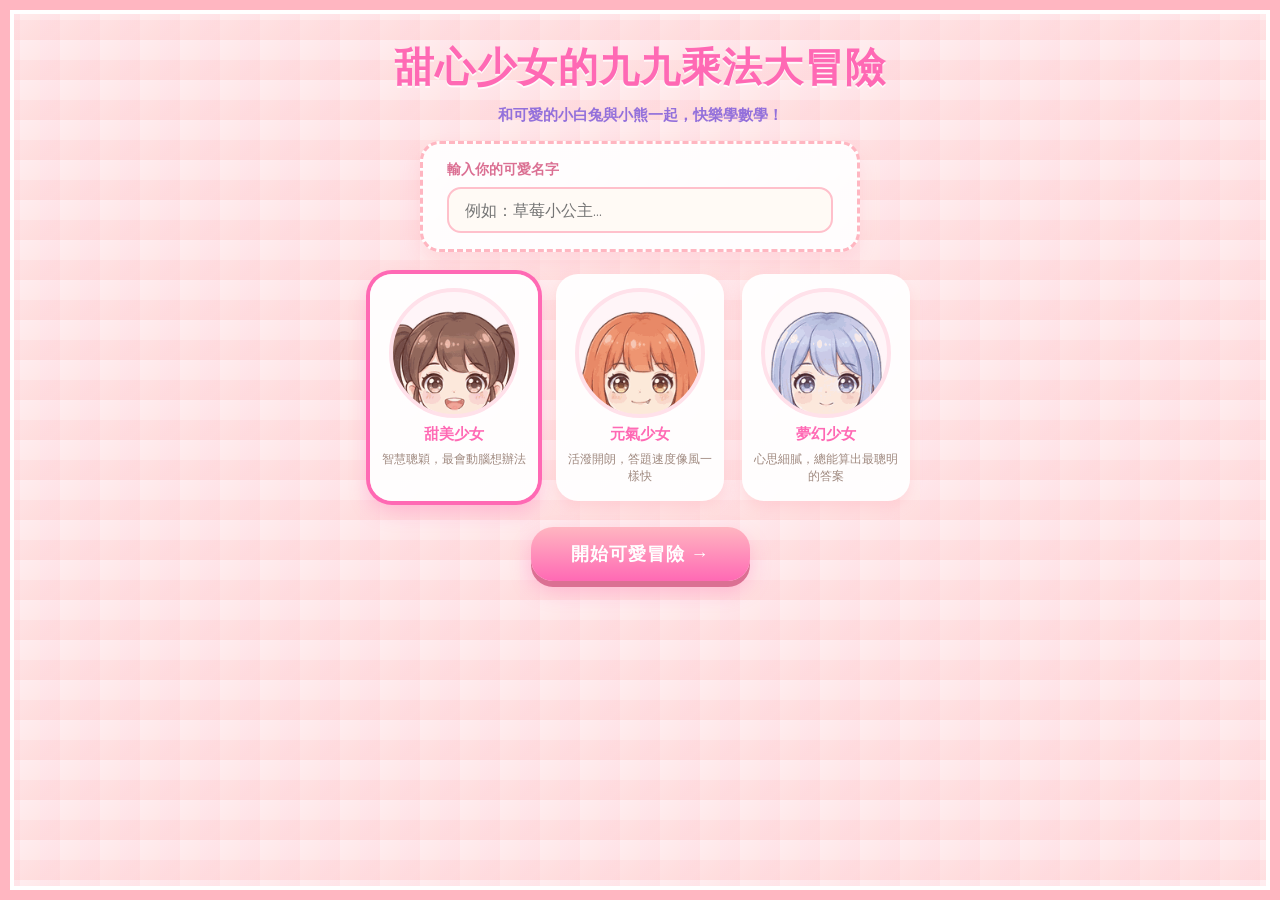
==== index.html @ 2adec688 "新增九九乘法闖關遊戲完整程式碼與美術資產 - 遊戲主體：建立角色、六關關卡（是非/選擇/輸入 x 不限時/限時）、   金幣商店（含退貨）、失敗重試/放棄、全破結局 - 三位可選角色（甜美少女/元氣少" ====
<!doctype html>
<html lang="zh-Hant">
<head>
<meta charset="utf-8">
<meta name="viewport" content="width=device-width, initial-scale=1">
<title>甜心少女的九九乘法大冒險</title>
<link rel="preconnect" href="https://fonts.googleapis.com">
<link rel="stylesheet" href="https://fonts.googleapis.com/css2?family=Quicksand:wght@500;600;700&display=swap">
<link rel="stylesheet" href="css/style.css">
</head>
<body>
<div class="app-frame">

  <!-- 建立角色畫面 -->
  <section class="screen active" id="screen-create">
    <div class="banner">
      <h1>甜心少女的九九乘法大冒險</h1>
      <p>和可愛的小白兔與小熊一起，快樂學數學！</p>
    </div>
    <div class="content">
      <div id="player-list" class="player-list" hidden>
        <div class="player-list-title">選擇既有玩家</div>
        <div id="player-list-items" class="player-list-items"></div>
      </div>
      <div class="name-card">
        <label for="name-input">輸入你的可愛名字</label>
        <input id="name-input" type="text" maxlength="12" placeholder="例如：草莓小公主...">
      </div>
      <div class="avatars" id="avatar-picker">
        <button class="avatar-card" data-avatar="girl" type="button">
          <div class="avatar-head"></div>
          <div class="name">甜美少女</div>
          <div class="desc">智慧聰穎，最會動腦想辦法</div>
        </button>
        <button class="avatar-card" data-avatar="girl2" type="button">
          <div class="avatar-head"></div>
          <div class="name">元氣少女</div>
          <div class="desc">活潑開朗，答題速度像風一樣快</div>
        </button>
        <button class="avatar-card" data-avatar="girl3" type="button">
          <div class="avatar-head"></div>
          <div class="name">夢幻少女</div>
          <div class="desc">心思細膩，總能算出最聰明的答案</div>
        </button>
      </div>
      <div class="cta-row">
        <button class="btn" id="start-btn">開始可愛冒險 →</button>
      </div>
      <p class="hint-text" id="create-hint"></p>
    </div>
  </section>

  <!-- 關卡地圖畫面 -->
  <section class="screen" id="screen-map">
    <div class="topbar">
      <div class="player-tag">玩家：<span id="map-player-name"></span> <button class="btn btn-small btn-ghost" id="switch-player-btn" type="button" style="margin-left:8px;">切換玩家</button></div>
      <div class="right-group">
        <div class="gold"><svg width="16" height="16" viewBox="0 0 30 30"><path d="M15 27 C4 19 4 8 12 5 C14.5 4 15 7 15 9 C15 7 15.5 4 18 5 C26 8 26 19 15 27 Z" fill="#ff5c7a"/></svg><span id="map-coins">0</span></div>
        <button class="avatar-mini" id="map-shop-btn" title="前往商店"><div></div></button>
      </div>
    </div>
    <div class="map-title">選擇關卡</div>
    <div class="level-path" id="level-path"></div>
    <div class="map-actions btn-row">
      <button class="btn btn-secondary" id="goto-shop-btn">前往甜心商店 🛍</button>
      <button class="btn" id="map-ending-btn" type="button" hidden>查看結局 →</button>
    </div>
  </section>

  <!-- 作答畫面 -->
  <section class="screen" id="screen-quiz">
    <div class="topbar">
      <div class="level-name" id="quiz-level-name"></div>
      <div class="counter" id="quiz-counter"></div>
      <div class="right-group">
        <div class="gold"><svg width="16" height="16" viewBox="0 0 30 30"><path d="M15 27 C4 19 4 8 12 5 C14.5 4 15 7 15 9 C15 7 15.5 4 18 5 C26 8 26 19 15 27 Z" fill="#ff5c7a"/></svg><span id="quiz-coins">0</span></div>
      </div>
    </div>
    <div class="dots" id="quiz-dots"></div>
    <div class="timer-wrap" id="quiz-timer" hidden>
      <svg width="76" height="76" viewBox="0 0 76 76">
        <circle cx="38" cy="38" r="32" fill="#ffffff" stroke="#ffe1ea" stroke-width="8"/>
        <circle id="timer-ring" cx="38" cy="38" r="32" fill="none" stroke="#ff9eb5" stroke-width="8" stroke-linecap="round" transform="rotate(-90 38 38)"/>
        <text id="timer-text" x="38" y="44" text-anchor="middle" font-family="Quicksand, sans-serif" font-weight="700" font-size="22" fill="#ff69b4">15</text>
      </svg>
    </div>
    <div class="timer-badge-wrap" id="quiz-untimed-badge" hidden>
      <div class="timer-badge">
        <svg width="18" height="12" viewBox="0 0 60 36"><ellipse cx="30" cy="24" rx="29" ry="11" fill="#eaf6ff"/><circle cx="16" cy="16" r="13" fill="#eaf6ff"/><circle cx="36" cy="10" r="15" fill="#eaf6ff"/><circle cx="50" cy="17" r="11" fill="#eaf6ff"/></svg>
        不限時，慢慢想
      </div>
    </div>
    <div class="qcard">
      <div class="qlabel" id="quiz-label">這個算式對不對呢？</div>
      <div class="equation" id="quiz-equation">7 × 8 = 54</div>
      <div class="input-pad" id="quiz-input-pad" hidden>
        <div class="input-display" id="quiz-input-display">請輸入</div>
        <div class="keypad" id="quiz-keypad"></div>
      </div>
    </div>
    <div class="choices" id="quiz-choices"></div>
  </section>

  <!-- 關卡結算畫面 -->
  <section class="screen" id="screen-result">
    <div class="result-card" id="result-card"></div>
  </section>

  <!-- 商店畫面 -->
  <section class="screen" id="screen-shop">
    <div class="topbar">
      <div class="level-name">甜心百寶商店</div>
      <div class="right-group">
        <div class="gold"><svg width="16" height="16" viewBox="0 0 30 30"><path d="M15 27 C4 19 4 8 12 5 C14.5 4 15 7 15 9 C15 7 15.5 4 18 5 C26 8 26 19 15 27 Z" fill="#ff5c7a"/></svg><span id="shop-coins">0</span></div>
        <button class="btn btn-small" id="shop-ending-btn" type="button" hidden>查看結局 →</button>
        <button class="btn btn-small btn-ghost" id="shop-back-btn">返回地圖</button>
      </div>
    </div>
    <div class="shop-body">
      <div class="shop-preview"><div class="avatar-stage-lg" id="shop-char-preview"></div></div>
      <div class="shop-categories" id="shop-categories"></div>
    </div>
  </section>

  <!-- 結局畫面 -->
  <section class="screen" id="screen-ending">
    <div class="ending-content" id="ending-content"></div>
  </section>

</div>

<script src="js/questions.js"></script>
<script src="js/storage.js"></script>
<script src="js/shop.js"></script>
<script src="js/character.js"></script>
<script src="js/game.js"></script>
</body>
</html>
---- css/style.css ----
/* ===== 九九乘法大冒險 · 全域樣式 ===== */
* { box-sizing: border-box; }
[hidden] { display: none !important; }
html, body {
  margin: 0; padding: 0; min-height: 100%;
  font-family: 'Quicksand', 'Microsoft JhengHei', sans-serif;
  color: #5a4a42;
  background: #ffe4e1;
}
button { font-family: inherit; }
img { -webkit-user-drag: none; user-select: none; }

.app-frame {
  position: relative;
  min-height: 100vh;
  width: 100%;
  overflow-x: hidden;
  background:
    linear-gradient(90deg, rgba(255,182,193,0.16) 50%, transparent 50%),
    linear-gradient(0deg, rgba(255,182,193,0.16) 50%, transparent 50%),
    linear-gradient(135deg, #fff0f5 0%, #ffe4e1 100%);
  background-size: 40px 40px;
  box-shadow: inset 0 0 0 10px #ffb6c1, inset 0 0 0 14px #ffffff;
}

.screen {
  display: none;
  min-height: 100vh;
  width: 100%;
  flex-direction: column;
  align-items: center;
  padding: 28px 18px 40px;
}
.screen.active { display: flex; }

/* ---- Banner / headings ---- */
.banner { text-align: center; padding: 12px 0 6px; }
.banner h1 {
  font-weight: 700; font-size: clamp(24px, 5vw, 40px); margin: 0; color: #ff69b4;
  text-shadow: 0 2px 0 rgba(255,255,255,0.8); letter-spacing: 1px;
}
.banner p { margin: 10px 0 0; font-size: 15px; color: #9370db; font-weight: 600; }

/* ---- Buttons ---- */
.btn {
  font-family: 'Quicksand', sans-serif; font-weight: 700; letter-spacing: 1px; border: none; cursor: pointer;
  border-radius: 22px; padding: 15px 40px; font-size: 18px;
  background: linear-gradient(180deg,#ffb6c1,#ff69b4); color: #ffffff;
  box-shadow: 0 6px 0 #db7093, 0 10px 20px rgba(255,105,180,0.35);
  transition: transform .08s ease;
}
.btn:active { transform: translateY(4px); box-shadow: 0 2px 0 #db7093, 0 4px 10px rgba(255,105,180,0.3); }
.btn:disabled { opacity: .45; cursor: not-allowed; }
.btn-secondary { background: linear-gradient(180deg,#c9b6ff,#9370db); box-shadow: 0 6px 0 #6f56b8, 0 10px 20px rgba(147,112,219,0.35); }
.btn-secondary:active { box-shadow: 0 2px 0 #6f56b8, 0 4px 10px rgba(147,112,219,0.3); }
.btn-ghost { background: #ffffff; color: #ff69b4; box-shadow: 0 6px 0 #ffd3dd, 0 10px 16px rgba(255,182,193,0.3); border: 2px solid #ffd3dd; }
.btn-ghost:active { box-shadow: 0 2px 0 #ffd3dd; }
.btn-small { padding: 9px 22px; font-size: 14px; border-radius: 16px; }
.btn-row { display: flex; gap: 18px; justify-content: center; flex-wrap: wrap; margin-top: 8px; width: 100%; align-self: stretch; box-sizing: border-box; }

/* ---- Create screen ---- */
.content { display: flex; flex-direction: column; align-items: center; gap: 22px; padding: 10px 12px 0; width: 100%; max-width: 760px; }
.player-list {
  width: 100%; max-width: 460px; background: rgba(255,255,255,0.9); border: 3px dashed #ffb6c1; border-radius: 20px;
  padding: 14px 20px; box-sizing: border-box;
}
.player-list-title { font-weight: 700; color: #db7093; font-size: 14px; margin-bottom: 8px; }
.player-list-items { display: flex; flex-direction: column; gap: 8px; }
.player-row { display: flex; align-items: center; gap: 10px; background: #fffaf5; border-radius: 14px; padding: 8px 12px; }
.player-row .p-name { flex: 1; font-weight: 700; color: #5a4a42; }
.player-row .p-coins { font-size: 12px; color: #e05a7a; font-weight: 700; }
.player-row button { border: none; background: none; cursor: pointer; font-size: 12px; font-weight: 700; border-radius: 10px; padding: 6px 10px; }
.player-row .p-select { background: #ffd3dd; color: #db7093; }
.player-row .p-delete { color: #a08a80; }

.name-card {
  width: 100%; max-width: 440px; background: rgba(255,255,255,0.92);
  border: 3px dashed #ffb6c1; border-radius: 20px; box-shadow: 0 8px 16px rgba(255,182,193,0.3);
  padding: 16px 24px; box-sizing: border-box; display: flex; flex-direction: column; gap: 8px;
}
.name-card label { font-weight: 700; font-size: 14px; color: #db7093; }
.name-card input {
  font-family: 'Quicksand', sans-serif; font-size: 16px; padding: 11px 16px; border-radius: 14px;
  border: 2px solid #ffc0cb; background: #fffaf5; color: #5a4a42; outline: none; width: 100%;
}
.avatars { display: flex; gap: 18px; justify-content: center; flex-wrap: wrap; width: 100%; align-self: stretch; box-sizing: border-box; }
.avatar-card {
  width: 168px; background: rgba(255,255,255,0.94); border: none; cursor: pointer;
  border-radius: 22px; padding: 14px 10px 16px; box-sizing: border-box;
  display: flex; flex-direction: column; align-items: center; gap: 6px;
  box-shadow: 0 6px 12px rgba(255,182,193,0.35);
}
.avatar-card.selected { box-shadow: 0 0 0 4px #ff69b4, 0 10px 20px rgba(255,105,180,0.35); }
/* 頭像裁切：直接放大同一張全身立繪、只露出頭部區域（原圖頭部約落在頂端 38% 高度處） */
.avatar-head {
  width: 130px; height: 130px; margin: 0 auto; border-radius: 50%; box-sizing: border-box;
  border: 4px solid #ffe1ea; background-color: #fff5f8;
  background-repeat: no-repeat; background-position: 50% 0%; background-size: 229px 341px;
}
.avatar-card .name { font-weight: 700; font-size: 15px; color: #ff69b4; }
.avatar-card .desc { font-size: 11.5px; color: #a08a80; text-align: center; line-height: 1.5; }
.cta-row { display: flex; justify-content: center; padding-top: 4px; }
.hint-text { color: #ff5c7a; font-weight: 700; font-size: 13px; min-height: 18px; }

/* ---- Character stack (shared) ----
   Every character asset shares a 282x420 canvas. Containers declare only a
   width plus aspect-ratio (no fixed height) so the browser derives the exact
   height itself — this avoids the "fixed height clips/overflows content"
   trap and keeps every base/companion/clothing layer pixel-aligned. */
.char-stack { position: relative; width: 100%; height: 100%; }
.char-stack .layer-base { display: block; width: 100%; height: 100%; object-fit: contain; }
.char-stack .layer { position: absolute; top: 0; left: 0; width: 100%; height: 100%; object-fit: contain; object-position: bottom center; }

.avatar-stage-lg, .r-stage, .e-stage {
  aspect-ratio: 282 / 420;
  height: auto !important;
}

/* ---- Topbar (shared: map / quiz / shop) ---- */
.topbar {
  width: 100%; max-width: 900px; display: flex; align-items: center; justify-content: space-between;
  padding: 14px 22px; box-sizing: border-box; gap: 14px; flex-wrap: wrap;
  background: rgba(255,255,255,0.85); border: 3px dashed #ffb6c1; border-radius: 24px;
}
.level-name { font-weight: 700; font-size: 15px; color: #ff69b4; }
.counter { font-weight: 700; font-size: 15px; color: #e05a7a; }
.player-tag { font-weight: 700; font-size: 15px; color: #ff69b4; }
.gold { display: flex; align-items: center; gap: 6px; font-weight: 700; font-size: 15px; color: #e05a7a; }
.right-group { display: flex; align-items: center; gap: 16px; }
.avatar-mini { width: 40px; height: 56px; border: none; background: none; cursor: pointer; padding: 0; }
.avatar-mini > div { width: 100%; height: 100%; position: relative; }

/* ---- Level map ---- */
.map-title { font-weight: 700; color: #9370db; margin: 18px 0 6px; font-size: 16px; }
.level-path {
  display: grid; grid-template-columns: repeat(3, minmax(0,1fr)); gap: 20px;
  width: 100%; max-width: 860px; margin-top: 8px;
}
@media (max-width: 620px) { .level-path { grid-template-columns: repeat(2, minmax(0,1fr)); } }
.level-node {
  border: none; cursor: pointer; text-align: left; border-radius: 22px; padding: 16px 18px;
  background: rgba(255,255,255,0.92); box-shadow: 0 6px 14px rgba(255,182,193,0.3);
  display: flex; flex-direction: column; gap: 8px; position: relative;
}
.level-node.locked { opacity: .55; cursor: not-allowed; }
.level-node .lv-num { font-weight: 700; color: #ff69b4; font-size: 13px; }
.level-node .lv-name { font-weight: 700; color: #5a4a42; font-size: 15px; }
.level-node .lv-sub { font-size: 11.5px; color: #a08a80; }
.level-node .lv-badge { position: absolute; top: 12px; right: 14px; }
.map-actions { margin-top: 26px; }

/* ---- Quiz screen ---- */
.dots { display: flex; justify-content: center; gap: 7px; margin: 18px 0 6px; flex-wrap: wrap; max-width: 420px; align-self: stretch; box-sizing: border-box; }
.dots .heart { width: 14px; height: 14px; }
.timer-wrap { display: flex; flex-direction: column; align-items: center; margin: 6px 0; }
.timer-badge-wrap { margin: 6px 0; }
.timer-badge {
  font-weight: 700; font-size: 13px; color: #9370db; background: #ffffff; border: 2px solid #ffb6c1;
  border-radius: 16px; padding: 7px 18px; display: inline-flex; align-items: center; gap: 6px;
}
.qcard {
  width: 100%; max-width: 560px; margin-top: 14px;
  background: rgba(255,255,255,0.94); border: 3px dashed #ffb6c1; border-radius: 26px;
  box-shadow: 0 12px 24px rgba(255,182,193,0.35);
  padding: 34px 30px; box-sizing: border-box; text-align: center;
}
.qlabel { font-weight: 700; font-size: 15px; color: #9370db; letter-spacing: 1px; margin-bottom: 12px; }
.equation { font-weight: 700; font-size: clamp(32px, 8vw, 50px); color: #ff69b4; }
.choices { display: flex; gap: 22px; margin-top: 28px; flex-wrap: wrap; justify-content: center; max-width: 640px; width: 100%; align-self: stretch; box-sizing: border-box; }
.choice-btn {
  min-width: 130px; padding: 20px 14px; border-radius: 24px; border: none; cursor: pointer;
  font-weight: 700; font-size: 20px;
  display: flex; flex-direction: column; align-items: center; justify-content: center; gap: 6px;
  box-shadow: 0 6px 0 rgba(0,0,0,0.15), 0 10px 16px rgba(0,0,0,0.12);
  background: linear-gradient(180deg,#fff0f5,#ffe1ea); color: #db7093;
  transition: transform .08s ease;
}
.choice-btn:active:not(:disabled) { transform: translateY(4px); }
.choice-btn:disabled { cursor: default; }
.choice-btn.btn-true { background: linear-gradient(180deg,#8fe0b8,#4fb286); color: #fff; box-shadow: 0 6px 0 #3a8c68, 0 10px 16px rgba(79,178,134,0.3); }
.choice-btn.btn-false { background: linear-gradient(180deg,#ffb0a8,#ff7a6e); color: #fff; box-shadow: 0 6px 0 #d85a4e, 0 10px 16px rgba(255,122,110,0.3); }
.choice-btn.is-correct { background: linear-gradient(180deg,#8fe0b8,#4fb286) !important; color: #fff !important; box-shadow: 0 6px 0 #3a8c68 !important; }
.choice-btn.is-wrong { background: linear-gradient(180deg,#ffb0a8,#ff7a6e) !important; color: #fff !important; box-shadow: 0 6px 0 #d85a4e !important; }

.input-pad { margin-top: 22px; display: flex; flex-direction: column; align-items: center; gap: 14px; }
.input-display {
  min-width: 140px; min-height: 40px; font-size: 30px; font-weight: 700; color: #ff69b4;
  background: #fff0f5; border: 2px solid #ffc0cb; border-radius: 16px; padding: 6px 20px;
}
.keypad { display: grid; grid-template-columns: repeat(3, 62px); gap: 10px; }
.key-btn {
  width: 62px; height: 52px; border-radius: 14px; border: none; cursor: pointer; font-weight: 700; font-size: 20px;
  background: #ffffff; color: #5a4a42; box-shadow: 0 4px 0 #ffd3dd, 0 6px 10px rgba(255,182,193,0.3);
}
.key-btn:active { transform: translateY(3px); box-shadow: 0 1px 0 #ffd3dd; }
.key-btn.key-clear { background: #ffe1ea; color: #db7093; }
.key-btn.key-submit { background: linear-gradient(180deg,#ffb6c1,#ff69b4); color: #fff; box-shadow: 0 4px 0 #db7093; }

/* ---- Result screen ---- */
#screen-result { justify-content: center; }
.result-card {
  width: 100%; max-width: 480px; background: rgba(255,255,255,0.95); border: 3px dashed #ffb6c1; border-radius: 28px;
  padding: 34px 28px; box-sizing: border-box; text-align: center; box-shadow: 0 12px 26px rgba(255,182,193,0.35);
  display: flex; flex-direction: column; align-items: center; gap: 12px;
}
.result-card .r-stage { width: 150px; height: 210px; margin: 0 auto; }
.result-card .r-title { font-weight: 700; font-size: 24px; color: #ff69b4; }
.result-card .r-sub { font-size: 14px; color: #9370db; font-weight: 600; }
.result-card .r-stats { display: flex; gap: 22px; justify-content: center; margin: 6px 0; flex-wrap: wrap; width: 100%; align-self: stretch; box-sizing: border-box; }
.result-card .r-stat { text-align: center; }
.result-card .r-stat .num { font-weight: 700; font-size: 22px; color: #ff69b4; }
.result-card .r-stat .lab { font-size: 11px; color: #a08a80; }

/* ---- Shop screen ---- */
.shop-body { width: 100%; max-width: 980px; display: flex; gap: 26px; margin-top: 18px; flex-wrap: wrap; justify-content: center; }
.shop-preview {
  flex: 0 0 240px; background: rgba(255,255,255,0.92); border: 3px dashed #ffb6c1; border-radius: 24px;
  padding: 18px; box-sizing: border-box; display: flex; align-items: center; justify-content: center;
  box-shadow: 0 8px 16px rgba(255,182,193,0.3); height: 320px;
}
.avatar-stage-lg { width: 190px; height: 280px; position: relative; }
.shop-categories { flex: 1 1 480px; max-width: 560px; display: flex; flex-direction: column; gap: 16px; min-width: 280px; }
.shop-cat { background: rgba(255,255,255,0.9); border-radius: 20px; padding: 14px 18px; box-shadow: 0 6px 12px rgba(255,182,193,0.25); }
.shop-cat .cat-title { font-weight: 700; color: #db7093; font-size: 14px; margin-bottom: 10px; }
.shop-cat .cat-items { display: flex; gap: 12px; flex-wrap: wrap; }
.shop-item {
  width: 118px; border: 2px solid #ffe1ea; border-radius: 16px; padding: 8px; text-align: center;
  background: #fffaf5; cursor: pointer; display: flex; flex-direction: column; align-items: center; gap: 4px;
}
.shop-item .thumb { width: 70px; height: 90px; position: relative; }
.shop-item .i-name { font-size: 11.5px; font-weight: 700; color: #5a4a42; }
.shop-item .i-price { font-size: 11px; color: #e05a7a; font-weight: 700; display: flex; align-items: center; justify-content: center; gap: 3px; }
.shop-item.owned { border-color: #9370db; }
.shop-item.equipped { border-color: #ff69b4; background: #fff0f5; }
.shop-item .i-tag { font-size: 10px; font-weight: 700; color: #9370db; }
.shop-item .i-return {
  font-family: 'Quicksand', sans-serif; font-size: 10px; font-weight: 700; color: #a08a80;
  background: none; border: 1px solid #e8d8d2; border-radius: 10px; padding: 2px 10px; margin-top: 2px; cursor: pointer;
}
.shop-item .i-return:hover { color: #ff7a6e; border-color: #ffb0a8; }
.shop-item:disabled, .shop-item.cant-afford { opacity: .5; cursor: not-allowed; }

/* ---- Ending screen ---- */
#screen-ending { justify-content: center; }
.ending-content {
  width: 100%; max-width: 560px; background: rgba(255,255,255,0.95); border: 3px dashed #ffb6c1; border-radius: 30px;
  padding: 36px 30px; box-sizing: border-box; text-align: center; box-shadow: 0 14px 28px rgba(255,182,193,0.35);
  display: flex; flex-direction: column; align-items: center; gap: 14px;
}
.ending-content .e-stage { width: 220px; height: 320px; }
.ending-content .e-title { font-weight: 700; font-size: 26px; color: #ff69b4; }
.ending-content .e-msg { font-size: 14px; color: #9370db; font-weight: 600; line-height: 1.7; }
.ending-content.abandon .e-title { color: #a08a80; }
.ending-content.abandon .e-msg { color: #a08a80; }
.ending-stats { display: flex; gap: 24px; justify-content: center; margin: 4px 0; flex-wrap: wrap; width: 100%; align-self: stretch; box-sizing: border-box; }
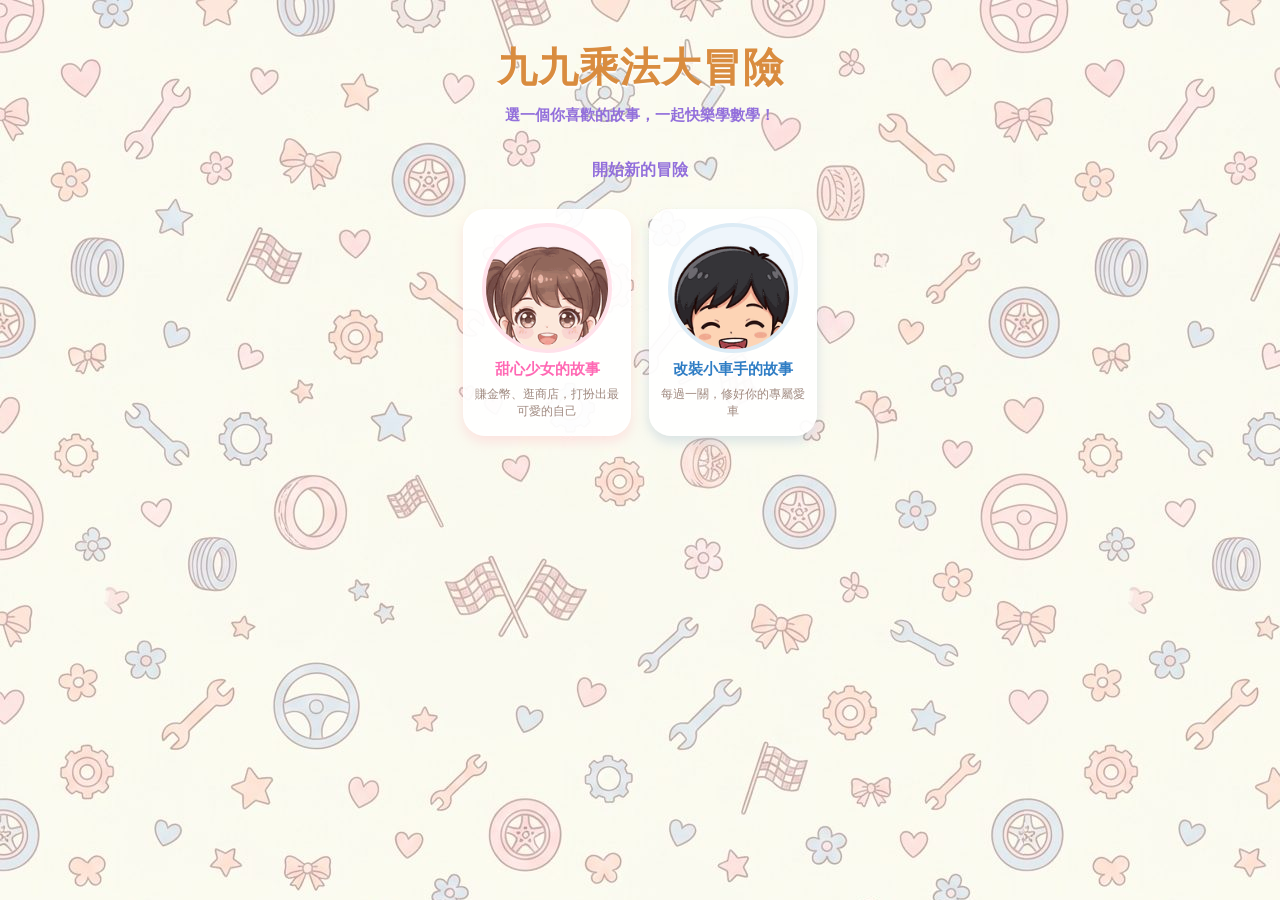
==== commit 7598d877: "新增改裝小車手男孩線美術與體驗優化 - 補齊 boy/boy2/boy3 三位男孩共 33 張改裝車階段美術（raw/processed/final） - 修正選角頭像圓框裁切男孩臉部被切到的問題 -" ====
--- a/index.html
+++ b/index.html
@@ -3,7 +3,7 @@
 <head>
 <meta charset="utf-8">
 <meta name="viewport" content="width=device-width, initial-scale=1">
-<title>甜心少女的九九乘法大冒險</title>
+<title>九九乘法大冒險</title>
 <link rel="preconnect" href="https://fonts.googleapis.com">
 <link rel="stylesheet" href="https://fonts.googleapis.com/css2?family=Quicksand:wght@500;600;700&display=swap">
 <link rel="stylesheet" href="css/style.css">
@@ -11,42 +11,94 @@
 <body>
 <div class="app-frame">
 
-  <!-- 建立角色畫面 -->
-  <section class="screen active" id="screen-create">
+  <!-- 選故事畫面 -->
+  <section class="screen active" id="screen-landing">
     <div class="banner">
-      <h1>甜心少女的九九乘法大冒險</h1>
-      <p>和可愛的小白兔與小熊一起，快樂學數學！</p>
+      <h1>九九乘法大冒險</h1>
+      <p>選一個你喜歡的故事，一起快樂學數學！</p>
     </div>
     <div class="content">
       <div id="player-list" class="player-list" hidden>
         <div class="player-list-title">選擇既有玩家</div>
         <div id="player-list-items" class="player-list-items"></div>
       </div>
+      <div class="map-title">開始新的冒險</div>
+      <div class="avatars" id="story-picker">
+        <button class="avatar-card" data-track="girl" type="button">
+          <div class="avatar-head"></div>
+          <div class="name">甜心少女的故事</div>
+          <div class="desc">賺金幣、逛商店，打扮出最可愛的自己</div>
+        </button>
+        <button class="avatar-card" data-track="boy" type="button">
+          <div class="avatar-head"></div>
+          <div class="name">改裝小車手的故事</div>
+          <div class="desc">每過一關，修好你的專屬愛車</div>
+        </button>
+      </div>
+    </div>
+  </section>
+
+  <!-- 建立角色畫面 -->
+  <section class="screen" id="screen-create">
+    <div class="banner">
+      <h1 id="create-title">甜心少女的九九乘法大冒險</h1>
+      <p id="create-sub">和可愛的小白兔與小熊一起，快樂學數學！</p>
+    </div>
+    <div class="content">
       <div class="name-card">
-        <label for="name-input">輸入你的可愛名字</label>
+        <label for="name-input" id="name-label">輸入你的可愛名字</label>
         <input id="name-input" type="text" maxlength="12" placeholder="例如：草莓小公主...">
       </div>
       <div class="avatars" id="avatar-picker">
-        <button class="avatar-card" data-avatar="girl" type="button">
+        <button class="avatar-card" data-track="girl" data-avatar="girl" type="button">
           <div class="avatar-head"></div>
           <div class="name">甜美少女</div>
           <div class="desc">智慧聰穎，最會動腦想辦法</div>
         </button>
-        <button class="avatar-card" data-avatar="girl2" type="button">
+        <button class="avatar-card" data-track="girl" data-avatar="girl2" type="button">
           <div class="avatar-head"></div>
           <div class="name">元氣少女</div>
           <div class="desc">活潑開朗，答題速度像風一樣快</div>
         </button>
-        <button class="avatar-card" data-avatar="girl3" type="button">
+        <button class="avatar-card" data-track="girl" data-avatar="girl3" type="button">
           <div class="avatar-head"></div>
           <div class="name">夢幻少女</div>
           <div class="desc">心思細膩，總能算出最聰明的答案</div>
         </button>
-      </div>
+        <button class="avatar-card" data-track="boy" data-avatar="boy" type="button" hidden>
+          <div class="avatar-head"></div>
+          <div class="name">熱血男孩</div>
+          <div class="desc">充滿幹勁，最愛修車也最愛挑戰</div>
+        </button>
+        <button class="avatar-card" data-track="boy" data-avatar="boy2" type="button" hidden>
+          <div class="avatar-head"></div>
+          <div class="name">酷酷男孩</div>
+          <div class="desc">冷靜沉著，做什麼都一步一步來</div>
+        </button>
+        <button class="avatar-card" data-track="boy" data-avatar="boy3" type="button" hidden>
+          <div class="avatar-head"></div>
+          <div class="name">陽光男孩</div>
+          <div class="desc">活力十足，答題跟開車一樣衝勁十足</div>
+        </button>
+      </div>
+      <div class="btn-row">
+        <button class="btn btn-ghost" id="create-back-btn" type="button">← 返回</button>
+        <button class="btn" id="start-btn">開始可愛冒險 →</button>
+      </div>
+      <p class="hint-text" id="create-hint"></p>
+    </div>
+  </section>
+
+  <!-- 玩法說明畫面 -->
+  <section class="screen" id="screen-howto">
+    <div class="banner">
+      <h1 id="howto-title">遊戲玩法</h1>
+    </div>
+    <div class="content">
+      <div class="howto-steps" id="howto-steps"></div>
       <div class="cta-row">
-        <button class="btn" id="start-btn">開始可愛冒險 →</button>
-      </div>
-      <p class="hint-text" id="create-hint"></p>
+        <button class="btn" id="howto-start-btn">開始遊戲 →</button>
+      </div>
     </div>
   </section>
 
@@ -55,7 +107,7 @@
     <div class="topbar">
       <div class="player-tag">玩家：<span id="map-player-name"></span> <button class="btn btn-small btn-ghost" id="switch-player-btn" type="button" style="margin-left:8px;">切換玩家</button></div>
       <div class="right-group">
-        <div class="gold"><svg width="16" height="16" viewBox="0 0 30 30"><path d="M15 27 C4 19 4 8 12 5 C14.5 4 15 7 15 9 C15 7 15.5 4 18 5 C26 8 26 19 15 27 Z" fill="#ff5c7a"/></svg><span id="map-coins">0</span></div>
+        <div class="gold" id="map-gold"><svg width="16" height="16" viewBox="0 0 30 30"><path d="M15 27 C4 19 4 8 12 5 C14.5 4 15 7 15 9 C15 7 15.5 4 18 5 C26 8 26 19 15 27 Z" fill="#ff5c7a"/></svg><span id="map-coins">0</span></div>
         <button class="avatar-mini" id="map-shop-btn" title="前往商店"><div></div></button>
       </div>
     </div>
@@ -73,7 +125,7 @@
       <div class="level-name" id="quiz-level-name"></div>
       <div class="counter" id="quiz-counter"></div>
       <div class="right-group">
-        <div class="gold"><svg width="16" height="16" viewBox="0 0 30 30"><path d="M15 27 C4 19 4 8 12 5 C14.5 4 15 7 15 9 C15 7 15.5 4 18 5 C26 8 26 19 15 27 Z" fill="#ff5c7a"/></svg><span id="quiz-coins">0</span></div>
+        <div class="gold" id="quiz-gold"><svg width="16" height="16" viewBox="0 0 30 30"><path d="M15 27 C4 19 4 8 12 5 C14.5 4 15 7 15 9 C15 7 15.5 4 18 5 C26 8 26 19 15 27 Z" fill="#ff5c7a"/></svg><span id="quiz-coins">0</span></div>
       </div>
     </div>
     <div class="dots" id="quiz-dots"></div>
@@ -122,6 +174,21 @@
     </div>
   </section>
 
+  <!-- 改裝車庫畫面（男孩線） -->
+  <section class="screen" id="screen-garage">
+    <div class="topbar">
+      <div class="level-name">我的改裝車庫</div>
+      <div class="right-group">
+        <button class="btn btn-small" id="garage-ending-btn" type="button" hidden>查看結局 →</button>
+        <button class="btn btn-small btn-ghost" id="garage-back-btn">返回地圖</button>
+      </div>
+    </div>
+    <div class="shop-body">
+      <div class="shop-preview"><div class="avatar-stage-lg" id="garage-car-preview"></div></div>
+      <div class="shop-categories" id="garage-panels"></div>
+    </div>
+  </section>
+
   <!-- 結局畫面 -->
   <section class="screen" id="screen-ending">
     <div class="ending-content" id="ending-content"></div>
@@ -133,6 +200,8 @@
 <script src="js/storage.js"></script>
 <script src="js/shop.js"></script>
 <script src="js/character.js"></script>
+<!-- car.js 使用 character.js 定義的 ASSET_PATH / SHABBY_FILTER，必須排在它後面、game.js 前面 -->
+<script src="js/car.js"></script>
 <script src="js/game.js"></script>
 </body>
 </html>
--- a/css/style.css
+++ b/css/style.css
@@ -9,6 +9,22 @@
 }
 button { font-family: inherit; }
 img { -webkit-user-drag: none; user-select: none; }
+
+/* ---- 主題色彩變數：女生線（預設）與男孩線共用同一套規則，只換變數值 ---- */
+:root {
+  --accent: #ff69b4;
+  --accent-dark: #db7093;
+  --accent-rgb: 255,105,180;
+  --secondary: #9370db;
+  --secondary-light: #c9b6ff;
+  --secondary-dark: #6f56b8;
+  --secondary-rgb: 147,112,219;
+  --border: #ffb6c1;
+  --border-rgb: 255,182,193;
+  --light-a: #fff0f5;
+  --light-b: #ffe1ea;
+  --light-c: #ffd3dd;
+}
 
 .app-frame {
   position: relative;
@@ -23,6 +39,29 @@
   box-shadow: inset 0 0 0 10px #ffb6c1, inset 0 0 0 14px #ffffff;
 }
 
+/* 男孩線：整個 app 底色換成冷色調車庫風格，配色變數也一併換成藍灰色系 */
+.app-frame.theme-boy {
+  --accent: #2f7dc4;
+  --accent-dark: #245f96;
+  --accent-rgb: 47,125,196;
+  --secondary: #5c7fa3;
+  --secondary-light: #9dc4e6;
+  --secondary-dark: #3d5f82;
+  --secondary-rgb: 92,127,163;
+  --border: #9db8cf;
+  --border-rgb: 157,184,207;
+  --light-a: #eef5fb;
+  --light-b: #dcebf5;
+  --light-c: #cfe3f0;
+
+  background:
+    linear-gradient(90deg, rgba(90,130,170,0.14) 50%, transparent 50%),
+    linear-gradient(0deg, rgba(90,130,170,0.14) 50%, transparent 50%),
+    linear-gradient(135deg, #eef4f9 0%, #dde7f0 100%);
+  background-size: 40px 40px;
+  box-shadow: inset 0 0 0 10px #9db8cf, inset 0 0 0 14px #ffffff;
+}
+
 .screen {
   display: none;
   min-height: 100vh;
@@ -33,74 +72,112 @@
 }
 .screen.active { display: flex; }
 
+/* 選故事畫面：不用少女風粉色格紋，改用中性、雙主題融合的可平鋪底紋 */
+#screen-landing {
+  background: #fffef7 url('../assets/final/landing_pattern.jpg') repeat;
+}
+/* 標題此時還沒選任何故事線，配色維持中性（不用粉色也不用藍色） */
+#screen-landing .banner h1 { color: #d98c3f; }
+
 /* ---- Banner / headings ---- */
 .banner { text-align: center; padding: 12px 0 6px; }
 .banner h1 {
-  font-weight: 700; font-size: clamp(24px, 5vw, 40px); margin: 0; color: #ff69b4;
+  font-weight: 700; font-size: clamp(24px, 5vw, 40px); margin: 0; color: var(--accent);
   text-shadow: 0 2px 0 rgba(255,255,255,0.8); letter-spacing: 1px;
 }
-.banner p { margin: 10px 0 0; font-size: 15px; color: #9370db; font-weight: 600; }
+.banner p { margin: 10px 0 0; font-size: 15px; color: var(--secondary); font-weight: 600; }
 
 /* ---- Buttons ---- */
 .btn {
   font-family: 'Quicksand', sans-serif; font-weight: 700; letter-spacing: 1px; border: none; cursor: pointer;
   border-radius: 22px; padding: 15px 40px; font-size: 18px;
-  background: linear-gradient(180deg,#ffb6c1,#ff69b4); color: #ffffff;
-  box-shadow: 0 6px 0 #db7093, 0 10px 20px rgba(255,105,180,0.35);
+  background: linear-gradient(180deg,var(--border),var(--accent)); color: #ffffff;
+  box-shadow: 0 6px 0 var(--accent-dark), 0 10px 20px rgba(var(--accent-rgb),0.35);
   transition: transform .08s ease;
 }
-.btn:active { transform: translateY(4px); box-shadow: 0 2px 0 #db7093, 0 4px 10px rgba(255,105,180,0.3); }
+.btn:active { transform: translateY(4px); box-shadow: 0 2px 0 var(--accent-dark), 0 4px 10px rgba(var(--accent-rgb),0.3); }
 .btn:disabled { opacity: .45; cursor: not-allowed; }
-.btn-secondary { background: linear-gradient(180deg,#c9b6ff,#9370db); box-shadow: 0 6px 0 #6f56b8, 0 10px 20px rgba(147,112,219,0.35); }
-.btn-secondary:active { box-shadow: 0 2px 0 #6f56b8, 0 4px 10px rgba(147,112,219,0.3); }
-.btn-ghost { background: #ffffff; color: #ff69b4; box-shadow: 0 6px 0 #ffd3dd, 0 10px 16px rgba(255,182,193,0.3); border: 2px solid #ffd3dd; }
-.btn-ghost:active { box-shadow: 0 2px 0 #ffd3dd; }
+.btn-secondary { background: linear-gradient(180deg,var(--secondary-light),var(--secondary)); box-shadow: 0 6px 0 var(--secondary-dark), 0 10px 20px rgba(var(--secondary-rgb),0.35); }
+.btn-secondary:active { box-shadow: 0 2px 0 var(--secondary-dark), 0 4px 10px rgba(var(--secondary-rgb),0.3); }
+.btn-ghost { background: #ffffff; color: var(--accent); box-shadow: 0 6px 0 var(--light-c), 0 10px 16px rgba(var(--border-rgb),0.3); border: 2px solid var(--light-c); }
+.btn-ghost:active { box-shadow: 0 2px 0 var(--light-c); }
 .btn-small { padding: 9px 22px; font-size: 14px; border-radius: 16px; }
 .btn-row { display: flex; gap: 18px; justify-content: center; flex-wrap: wrap; margin-top: 8px; width: 100%; align-self: stretch; box-sizing: border-box; }
 
 /* ---- Create screen ---- */
 .content { display: flex; flex-direction: column; align-items: center; gap: 22px; padding: 10px 12px 0; width: 100%; max-width: 760px; }
 .player-list {
-  width: 100%; max-width: 460px; background: rgba(255,255,255,0.9); border: 3px dashed #ffb6c1; border-radius: 20px;
+  width: 100%; max-width: 460px; background: rgba(255,255,255,0.9); border: 3px dashed var(--border); border-radius: 20px;
   padding: 14px 20px; box-sizing: border-box;
 }
-.player-list-title { font-weight: 700; color: #db7093; font-size: 14px; margin-bottom: 8px; }
+.player-list-title { font-weight: 700; color: var(--accent-dark); font-size: 14px; margin-bottom: 8px; }
 .player-list-items { display: flex; flex-direction: column; gap: 8px; }
 .player-row { display: flex; align-items: center; gap: 10px; background: #fffaf5; border-radius: 14px; padding: 8px 12px; }
 .player-row .p-name { flex: 1; font-weight: 700; color: #5a4a42; }
-.player-row .p-coins { font-size: 12px; color: #e05a7a; font-weight: 700; }
+.player-row .p-coins { font-size: 12px; color: var(--accent-dark); font-weight: 700; }
 .player-row button { border: none; background: none; cursor: pointer; font-size: 12px; font-weight: 700; border-radius: 10px; padding: 6px 10px; }
-.player-row .p-select { background: #ffd3dd; color: #db7093; }
+.player-row .p-select { background: var(--light-c); color: var(--accent-dark); }
 .player-row .p-delete { color: #a08a80; }
 
 .name-card {
   width: 100%; max-width: 440px; background: rgba(255,255,255,0.92);
-  border: 3px dashed #ffb6c1; border-radius: 20px; box-shadow: 0 8px 16px rgba(255,182,193,0.3);
+  border: 3px dashed var(--border); border-radius: 20px; box-shadow: 0 8px 16px rgba(var(--border-rgb),0.3);
   padding: 16px 24px; box-sizing: border-box; display: flex; flex-direction: column; gap: 8px;
 }
-.name-card label { font-weight: 700; font-size: 14px; color: #db7093; }
+.name-card label { font-weight: 700; font-size: 14px; color: var(--accent-dark); }
 .name-card input {
   font-family: 'Quicksand', sans-serif; font-size: 16px; padding: 11px 16px; border-radius: 14px;
-  border: 2px solid #ffc0cb; background: #fffaf5; color: #5a4a42; outline: none; width: 100%;
+  border: 2px solid var(--border); background: #fffaf5; color: #5a4a42; outline: none; width: 100%;
 }
 .avatars { display: flex; gap: 18px; justify-content: center; flex-wrap: wrap; width: 100%; align-self: stretch; box-sizing: border-box; }
 .avatar-card {
   width: 168px; background: rgba(255,255,255,0.94); border: none; cursor: pointer;
   border-radius: 22px; padding: 14px 10px 16px; box-sizing: border-box;
   display: flex; flex-direction: column; align-items: center; gap: 6px;
-  box-shadow: 0 6px 12px rgba(255,182,193,0.35);
-}
-.avatar-card.selected { box-shadow: 0 0 0 4px #ff69b4, 0 10px 20px rgba(255,105,180,0.35); }
+  box-shadow: 0 6px 12px rgba(var(--border-rgb),0.35);
+}
+.avatar-card.selected { box-shadow: 0 0 0 4px var(--accent), 0 10px 20px rgba(var(--accent-rgb),0.35); }
 /* 頭像裁切：直接放大同一張全身立繪、只露出頭部區域（原圖頭部約落在頂端 38% 高度處） */
 .avatar-head {
   width: 130px; height: 130px; margin: 0 auto; border-radius: 50%; box-sizing: border-box;
-  border: 4px solid #ffe1ea; background-color: #fff5f8;
+  border: 4px solid var(--light-b); background-color: var(--light-a);
   background-repeat: no-repeat; background-position: 50% 0%; background-size: 229px 341px;
 }
-.avatar-card .name { font-weight: 700; font-size: 15px; color: #ff69b4; }
+/* 男孩線構圖是「男孩+車」，男孩的臉自然比女生單獨立繪低一些，
+   往下移一點裁切窗口才能對到臉，不用重畫圖 */
+.avatar-card[data-track="boy"] .avatar-head { background-position: 50% 13%; }
+/* 選故事畫面此時 .app-frame 還沒套用 theme-boy（要選了才知道），
+   所以「改裝小車手」這張故事卡片自己局部套用藍色系變數，
+   不影響旁邊「甜心少女」卡片；建立角色畫面的男孩頭像卡也會一併套用（值相同，不衝突）*/
+.avatar-card[data-track="boy"] {
+  --accent: #2f7dc4;
+  --accent-dark: #245f96;
+  --accent-rgb: 47,125,196;
+  --secondary: #5c7fa3;
+  --border: #9db8cf;
+  --border-rgb: 157,184,207;
+  --light-a: #eef5fb;
+  --light-b: #dcebf5;
+  --light-c: #cfe3f0;
+}
+.avatar-card .name { font-weight: 700; font-size: 15px; color: var(--accent); }
 .avatar-card .desc { font-size: 11.5px; color: #a08a80; text-align: center; line-height: 1.5; }
 .cta-row { display: flex; justify-content: center; padding-top: 4px; }
 .hint-text { color: #ff5c7a; font-weight: 700; font-size: 13px; min-height: 18px; }
+
+/* ---- 玩法說明畫面 ---- */
+.howto-steps {
+  display: flex; gap: 14px; justify-content: center; align-items: center; flex-wrap: wrap;
+  width: 100%; align-self: stretch; box-sizing: border-box; margin-top: 10px;
+}
+.howto-step {
+  width: 150px; background: rgba(255,255,255,0.94); border-radius: 22px; padding: 22px 14px;
+  box-shadow: 0 6px 12px rgba(var(--border-rgb),0.35);
+  display: flex; flex-direction: column; align-items: center; gap: 8px;
+}
+.howto-step .howto-icon { font-size: 38px; line-height: 1; }
+.howto-step .howto-label { font-weight: 700; font-size: 14.5px; color: var(--accent-dark); text-align: center; line-height: 1.5; }
+.howto-arrow { font-size: 22px; font-weight: 700; color: var(--secondary); }
 
 /* ---- Character stack (shared) ----
    Every character asset shares a 282x420 canvas. Containers declare only a
@@ -120,18 +197,18 @@
 .topbar {
   width: 100%; max-width: 900px; display: flex; align-items: center; justify-content: space-between;
   padding: 14px 22px; box-sizing: border-box; gap: 14px; flex-wrap: wrap;
-  background: rgba(255,255,255,0.85); border: 3px dashed #ffb6c1; border-radius: 24px;
-}
-.level-name { font-weight: 700; font-size: 15px; color: #ff69b4; }
-.counter { font-weight: 700; font-size: 15px; color: #e05a7a; }
-.player-tag { font-weight: 700; font-size: 15px; color: #ff69b4; }
-.gold { display: flex; align-items: center; gap: 6px; font-weight: 700; font-size: 15px; color: #e05a7a; }
+  background: rgba(255,255,255,0.85); border: 3px dashed var(--border); border-radius: 24px;
+}
+.level-name { font-weight: 700; font-size: 15px; color: var(--accent); }
+.counter { font-weight: 700; font-size: 15px; color: var(--accent-dark); }
+.player-tag { font-weight: 700; font-size: 15px; color: var(--accent); }
+.gold { display: flex; align-items: center; gap: 6px; font-weight: 700; font-size: 15px; color: var(--accent-dark); }
 .right-group { display: flex; align-items: center; gap: 16px; }
 .avatar-mini { width: 40px; height: 56px; border: none; background: none; cursor: pointer; padding: 0; }
 .avatar-mini > div { width: 100%; height: 100%; position: relative; }
 
 /* ---- Level map ---- */
-.map-title { font-weight: 700; color: #9370db; margin: 18px 0 6px; font-size: 16px; }
+.map-title { font-weight: 700; color: var(--secondary); margin: 18px 0 6px; font-size: 16px; }
 .level-path {
   display: grid; grid-template-columns: repeat(3, minmax(0,1fr)); gap: 20px;
   width: 100%; max-width: 860px; margin-top: 8px;
@@ -139,11 +216,11 @@
 @media (max-width: 620px) { .level-path { grid-template-columns: repeat(2, minmax(0,1fr)); } }
 .level-node {
   border: none; cursor: pointer; text-align: left; border-radius: 22px; padding: 16px 18px;
-  background: rgba(255,255,255,0.92); box-shadow: 0 6px 14px rgba(255,182,193,0.3);
+  background: rgba(255,255,255,0.92); box-shadow: 0 6px 14px rgba(var(--border-rgb),0.3);
   display: flex; flex-direction: column; gap: 8px; position: relative;
 }
 .level-node.locked { opacity: .55; cursor: not-allowed; }
-.level-node .lv-num { font-weight: 700; color: #ff69b4; font-size: 13px; }
+.level-node .lv-num { font-weight: 700; color: var(--accent); font-size: 13px; }
 .level-node .lv-name { font-weight: 700; color: #5a4a42; font-size: 15px; }
 .level-node .lv-sub { font-size: 11.5px; color: #a08a80; }
 .level-node .lv-badge { position: absolute; top: 12px; right: 14px; }
@@ -155,24 +232,24 @@
 .timer-wrap { display: flex; flex-direction: column; align-items: center; margin: 6px 0; }
 .timer-badge-wrap { margin: 6px 0; }
 .timer-badge {
-  font-weight: 700; font-size: 13px; color: #9370db; background: #ffffff; border: 2px solid #ffb6c1;
+  font-weight: 700; font-size: 13px; color: var(--secondary); background: #ffffff; border: 2px solid var(--border);
   border-radius: 16px; padding: 7px 18px; display: inline-flex; align-items: center; gap: 6px;
 }
 .qcard {
   width: 100%; max-width: 560px; margin-top: 14px;
-  background: rgba(255,255,255,0.94); border: 3px dashed #ffb6c1; border-radius: 26px;
-  box-shadow: 0 12px 24px rgba(255,182,193,0.35);
+  background: rgba(255,255,255,0.94); border: 3px dashed var(--border); border-radius: 26px;
+  box-shadow: 0 12px 24px rgba(var(--border-rgb),0.35);
   padding: 34px 30px; box-sizing: border-box; text-align: center;
 }
-.qlabel { font-weight: 700; font-size: 15px; color: #9370db; letter-spacing: 1px; margin-bottom: 12px; }
-.equation { font-weight: 700; font-size: clamp(32px, 8vw, 50px); color: #ff69b4; }
+.qlabel { font-weight: 700; font-size: 15px; color: var(--secondary); letter-spacing: 1px; margin-bottom: 12px; }
+.equation { font-weight: 700; font-size: clamp(32px, 8vw, 50px); color: var(--accent); }
 .choices { display: flex; gap: 22px; margin-top: 28px; flex-wrap: wrap; justify-content: center; max-width: 640px; width: 100%; align-self: stretch; box-sizing: border-box; }
 .choice-btn {
   min-width: 130px; padding: 20px 14px; border-radius: 24px; border: none; cursor: pointer;
   font-weight: 700; font-size: 20px;
   display: flex; flex-direction: column; align-items: center; justify-content: center; gap: 6px;
   box-shadow: 0 6px 0 rgba(0,0,0,0.15), 0 10px 16px rgba(0,0,0,0.12);
-  background: linear-gradient(180deg,#fff0f5,#ffe1ea); color: #db7093;
+  background: linear-gradient(180deg,var(--light-a),var(--light-b)); color: var(--accent-dark);
   transition: transform .08s ease;
 }
 .choice-btn:active:not(:disabled) { transform: translateY(4px); }
@@ -184,55 +261,60 @@
 
 .input-pad { margin-top: 22px; display: flex; flex-direction: column; align-items: center; gap: 14px; }
 .input-display {
-  min-width: 140px; min-height: 40px; font-size: 30px; font-weight: 700; color: #ff69b4;
-  background: #fff0f5; border: 2px solid #ffc0cb; border-radius: 16px; padding: 6px 20px;
+  min-width: 140px; min-height: 40px; font-size: 30px; font-weight: 700; color: var(--accent);
+  background: var(--light-a); border: 2px solid var(--border); border-radius: 16px; padding: 6px 20px;
 }
 .keypad { display: grid; grid-template-columns: repeat(3, 62px); gap: 10px; }
 .key-btn {
   width: 62px; height: 52px; border-radius: 14px; border: none; cursor: pointer; font-weight: 700; font-size: 20px;
-  background: #ffffff; color: #5a4a42; box-shadow: 0 4px 0 #ffd3dd, 0 6px 10px rgba(255,182,193,0.3);
-}
-.key-btn:active { transform: translateY(3px); box-shadow: 0 1px 0 #ffd3dd; }
-.key-btn.key-clear { background: #ffe1ea; color: #db7093; }
-.key-btn.key-submit { background: linear-gradient(180deg,#ffb6c1,#ff69b4); color: #fff; box-shadow: 0 4px 0 #db7093; }
+  background: #ffffff; color: #5a4a42; box-shadow: 0 4px 0 var(--light-c), 0 6px 10px rgba(var(--border-rgb),0.3);
+}
+.key-btn:active { transform: translateY(3px); box-shadow: 0 1px 0 var(--light-c); }
+.key-btn.key-clear { background: var(--light-b); color: var(--accent-dark); }
+.key-btn.key-submit { background: linear-gradient(180deg,var(--border),var(--accent)); color: #fff; box-shadow: 0 4px 0 var(--accent-dark); }
 
 /* ---- Result screen ---- */
 #screen-result { justify-content: center; }
 .result-card {
-  width: 100%; max-width: 480px; background: rgba(255,255,255,0.95); border: 3px dashed #ffb6c1; border-radius: 28px;
-  padding: 34px 28px; box-sizing: border-box; text-align: center; box-shadow: 0 12px 26px rgba(255,182,193,0.35);
+  width: 100%; max-width: 480px; background: rgba(255,255,255,0.95); border: 3px dashed var(--border); border-radius: 28px;
+  padding: 34px 28px; box-sizing: border-box; text-align: center; box-shadow: 0 12px 26px rgba(var(--border-rgb),0.35);
   display: flex; flex-direction: column; align-items: center; gap: 12px;
 }
 .result-card .r-stage { width: 150px; height: 210px; margin: 0 auto; }
-.result-card .r-title { font-weight: 700; font-size: 24px; color: #ff69b4; }
-.result-card .r-sub { font-size: 14px; color: #9370db; font-weight: 600; }
+.result-card .r-title { font-weight: 700; font-size: 24px; color: var(--accent); }
+.result-card .r-sub { font-size: 14px; color: var(--secondary); font-weight: 600; }
 .result-card .r-stats { display: flex; gap: 22px; justify-content: center; margin: 6px 0; flex-wrap: wrap; width: 100%; align-self: stretch; box-sizing: border-box; }
 .result-card .r-stat { text-align: center; }
-.result-card .r-stat .num { font-weight: 700; font-size: 22px; color: #ff69b4; }
+.result-card .r-stat .num { font-weight: 700; font-size: 22px; color: var(--accent); }
 .result-card .r-stat .lab { font-size: 11px; color: #a08a80; }
+.result-card .r-car-note {
+  font-size: 13px; font-weight: 600; color: var(--accent-dark);
+  background: rgba(var(--border-rgb),0.14); border-radius: 12px; padding: 8px 16px;
+  width: 100%; align-self: stretch; box-sizing: border-box;
+}
 
 /* ---- Shop screen ---- */
 .shop-body { width: 100%; max-width: 980px; display: flex; gap: 26px; margin-top: 18px; flex-wrap: wrap; justify-content: center; }
 .shop-preview {
-  flex: 0 0 240px; background: rgba(255,255,255,0.92); border: 3px dashed #ffb6c1; border-radius: 24px;
+  flex: 0 0 240px; background: rgba(255,255,255,0.92); border: 3px dashed var(--border); border-radius: 24px;
   padding: 18px; box-sizing: border-box; display: flex; align-items: center; justify-content: center;
-  box-shadow: 0 8px 16px rgba(255,182,193,0.3); height: 320px;
+  box-shadow: 0 8px 16px rgba(var(--border-rgb),0.3); height: 320px;
 }
 .avatar-stage-lg { width: 190px; height: 280px; position: relative; }
 .shop-categories { flex: 1 1 480px; max-width: 560px; display: flex; flex-direction: column; gap: 16px; min-width: 280px; }
-.shop-cat { background: rgba(255,255,255,0.9); border-radius: 20px; padding: 14px 18px; box-shadow: 0 6px 12px rgba(255,182,193,0.25); }
-.shop-cat .cat-title { font-weight: 700; color: #db7093; font-size: 14px; margin-bottom: 10px; }
+.shop-cat { background: rgba(255,255,255,0.9); border-radius: 20px; padding: 14px 18px; box-shadow: 0 6px 12px rgba(var(--border-rgb),0.25); }
+.shop-cat .cat-title { font-weight: 700; color: var(--accent-dark); font-size: 14px; margin-bottom: 10px; }
 .shop-cat .cat-items { display: flex; gap: 12px; flex-wrap: wrap; }
 .shop-item {
-  width: 118px; border: 2px solid #ffe1ea; border-radius: 16px; padding: 8px; text-align: center;
+  width: 118px; border: 2px solid var(--light-b); border-radius: 16px; padding: 8px; text-align: center;
   background: #fffaf5; cursor: pointer; display: flex; flex-direction: column; align-items: center; gap: 4px;
 }
 .shop-item .thumb { width: 70px; height: 90px; position: relative; }
 .shop-item .i-name { font-size: 11.5px; font-weight: 700; color: #5a4a42; }
-.shop-item .i-price { font-size: 11px; color: #e05a7a; font-weight: 700; display: flex; align-items: center; justify-content: center; gap: 3px; }
-.shop-item.owned { border-color: #9370db; }
-.shop-item.equipped { border-color: #ff69b4; background: #fff0f5; }
-.shop-item .i-tag { font-size: 10px; font-weight: 700; color: #9370db; }
+.shop-item .i-price { font-size: 11px; color: var(--accent-dark); font-weight: 700; display: flex; align-items: center; justify-content: center; gap: 3px; }
+.shop-item.owned { border-color: var(--secondary); }
+.shop-item.equipped { border-color: var(--accent); background: var(--light-a); }
+.shop-item .i-tag { font-size: 10px; font-weight: 700; color: var(--secondary); }
 .shop-item .i-return {
   font-family: 'Quicksand', sans-serif; font-size: 10px; font-weight: 700; color: #a08a80;
   background: none; border: 1px solid #e8d8d2; border-radius: 10px; padding: 2px 10px; margin-top: 2px; cursor: pointer;
@@ -243,13 +325,27 @@
 /* ---- Ending screen ---- */
 #screen-ending { justify-content: center; }
 .ending-content {
-  width: 100%; max-width: 560px; background: rgba(255,255,255,0.95); border: 3px dashed #ffb6c1; border-radius: 30px;
-  padding: 36px 30px; box-sizing: border-box; text-align: center; box-shadow: 0 14px 28px rgba(255,182,193,0.35);
+  width: 100%; max-width: 560px; background: rgba(255,255,255,0.95); border: 3px dashed var(--border); border-radius: 30px;
+  padding: 36px 30px; box-sizing: border-box; text-align: center; box-shadow: 0 14px 28px rgba(var(--border-rgb),0.35);
   display: flex; flex-direction: column; align-items: center; gap: 14px;
 }
 .ending-content .e-stage { width: 220px; height: 320px; }
-.ending-content .e-title { font-weight: 700; font-size: 26px; color: #ff69b4; }
-.ending-content .e-msg { font-size: 14px; color: #9370db; font-weight: 600; line-height: 1.7; }
+.ending-content .e-title { font-weight: 700; font-size: 26px; color: var(--accent); }
+.ending-content .e-msg { font-size: 14px; color: var(--secondary); font-weight: 600; line-height: 1.7; }
 .ending-content.abandon .e-title { color: #a08a80; }
 .ending-content.abandon .e-msg { color: #a08a80; }
 .ending-stats { display: flex; gap: 24px; justify-content: center; margin: 4px 0; flex-wrap: wrap; width: 100%; align-self: stretch; box-sizing: border-box; }
+
+/* ---- 男孩線：烤漆顏色選色球（車庫畫面 + 過關結算卡片共用） ---- */
+.color-row {
+  display: flex; gap: 14px; justify-content: center; flex-wrap: wrap;
+  width: 100%; align-self: stretch; box-sizing: border-box; margin: 4px 0;
+}
+.color-swatch {
+  width: 64px; height: 64px; border-radius: 50%; padding: 0; cursor: pointer;
+  border: 4px solid var(--light-b); box-shadow: 0 4px 10px rgba(var(--border-rgb),0.3);
+}
+.color-swatch.selected { border-color: var(--accent); box-shadow: 0 0 0 4px rgba(var(--accent-rgb),0.25); }
+.color-swatch[data-color="red"] { background: linear-gradient(180deg,#ff8a8a,#e03131); }
+.color-swatch[data-color="blue"] { background: linear-gradient(180deg,#8ec5ff,#2f6fd0); }
+.color-swatch[data-color="yellow"] { background: linear-gradient(180deg,#ffe08a,#f0a91c); }
